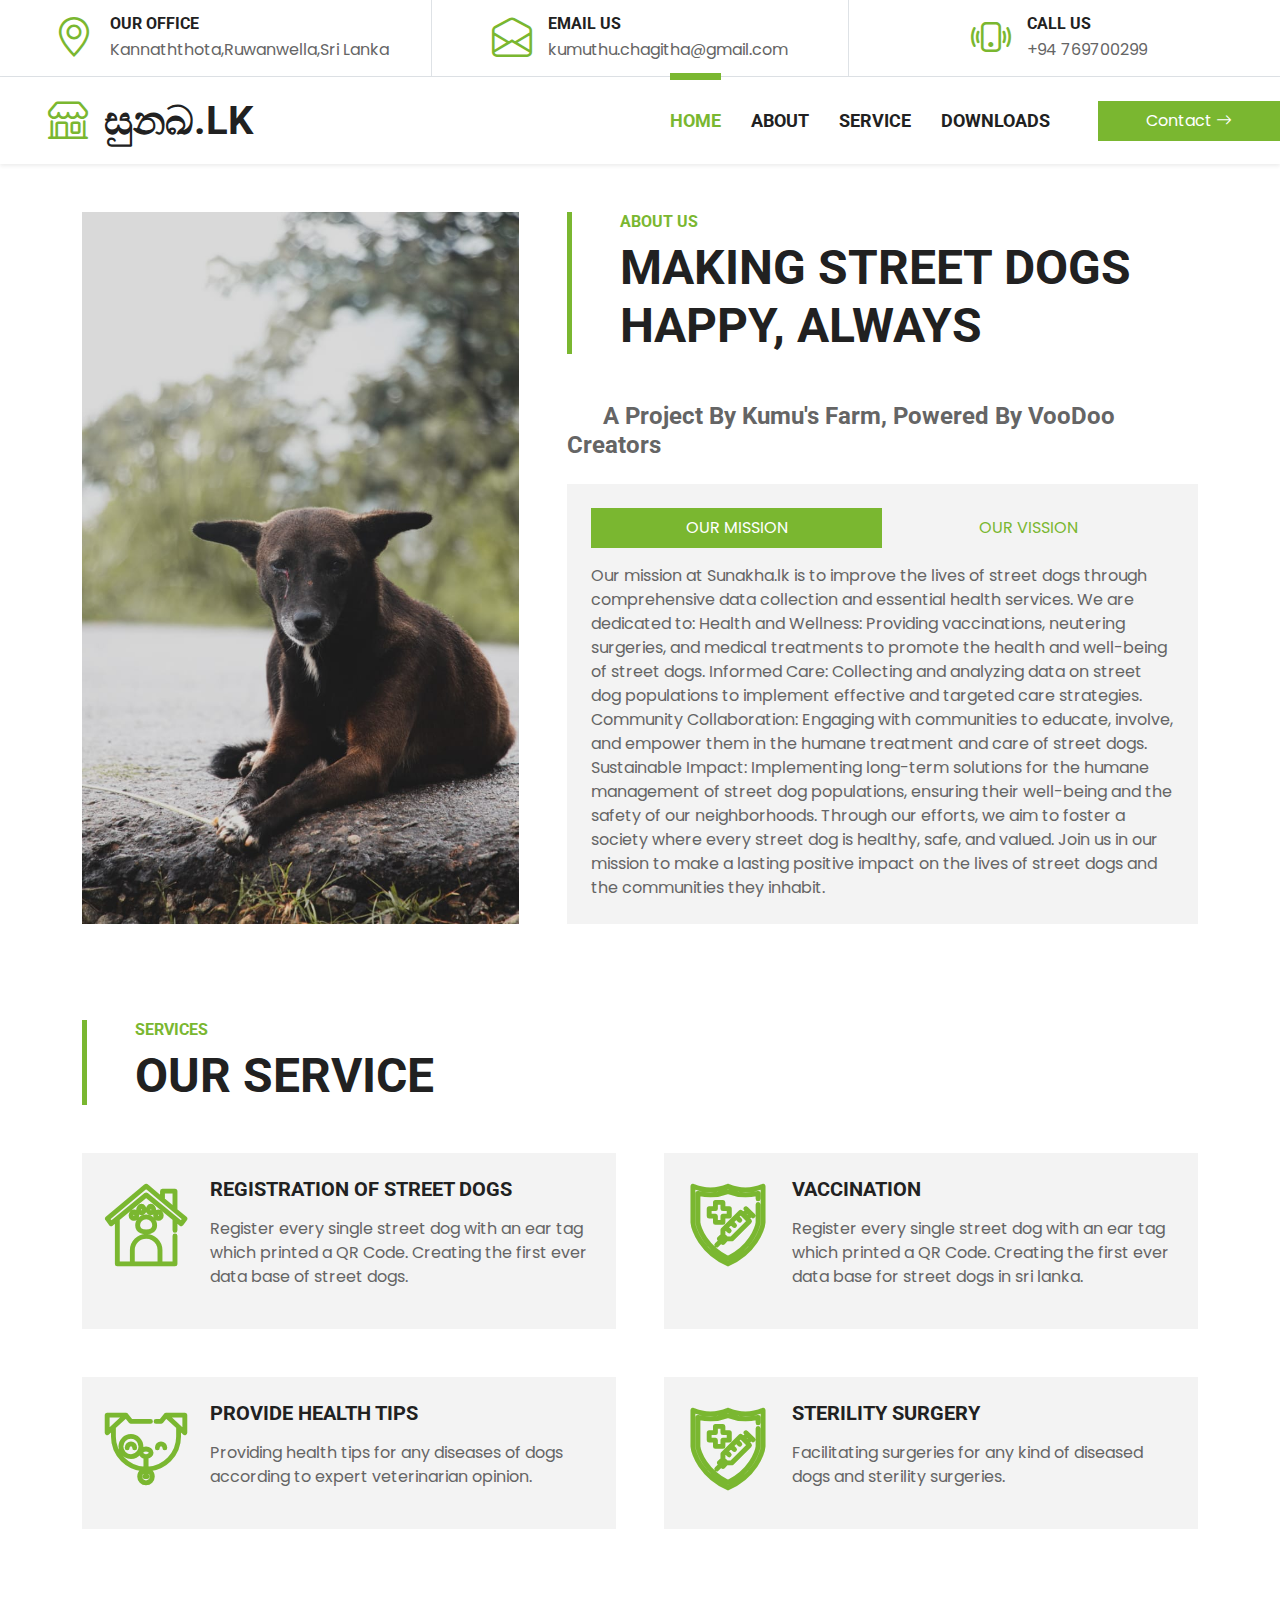
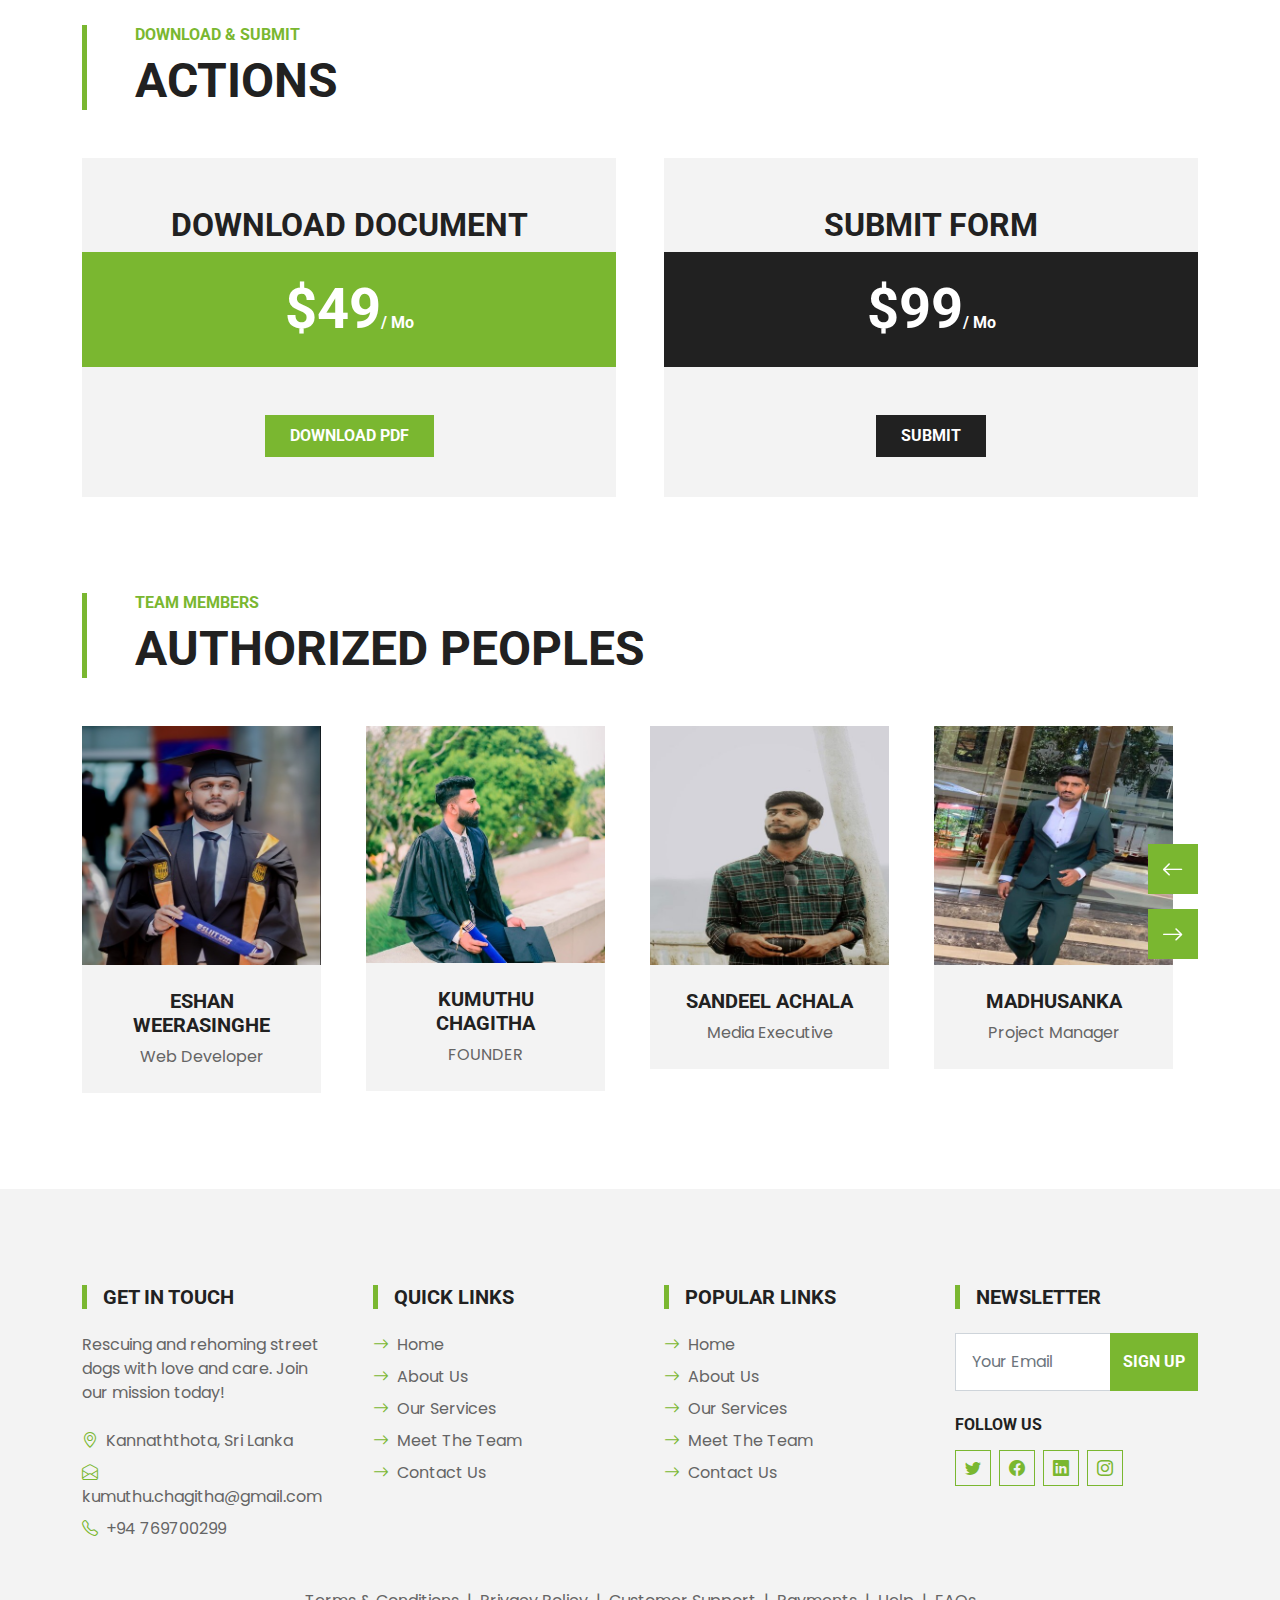
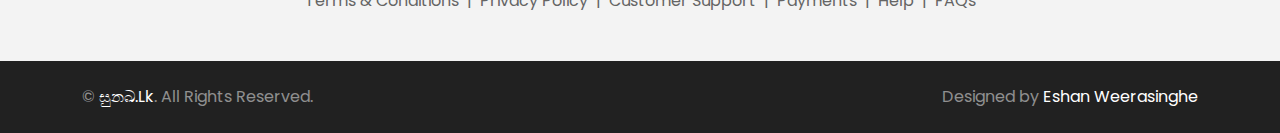
==== about.html @ 3b655c51 "first commit" ====
<!DOCTYPE html>
<html lang="en">

<head>
    <meta charset="utf-8">
    <title>PET Care - Pet Care Website</title>
    <meta content="width=device-width, initial-scale=1.0" name="viewport">
    <meta content="Free HTML Templates" name="keywords">
    <meta content="Free HTML Templates" name="description">

    <!-- Favicon -->
    <link href="img/favicon.ico" rel="icon">

    <!-- Google Web Fonts -->
    <link rel="preconnect" href="https://fonts.gstatic.com">
    <link href="https://fonts.googleapis.com/css2?family=Poppins&family=Roboto:wght@700&display=swap" rel="stylesheet">  

    <!-- Icon Font Stylesheet -->
    <link href="https://cdn.jsdelivr.net/npm/bootstrap-icons@1.4.1/font/bootstrap-icons.css" rel="stylesheet">
    <link href="lib/flaticon/font/flaticon.css" rel="stylesheet">

    <!-- Libraries Stylesheet -->
    <link href="lib/owlcarousel/assets/owl.carousel.min.css" rel="stylesheet">

    <!-- Customized Bootstrap Stylesheet -->
    <link href="css/bootstrap.min.css" rel="stylesheet">

    <!-- Template Stylesheet -->
    <link href="css/style.css" rel="stylesheet">
</head>

<body>
    <!-- Topbar Start -->
    <div class="container-fluid border-bottom d-none d-lg-block">
        <div class="row gx-0">
            <div class="col-lg-4 text-center py-2">
                <div class="d-inline-flex align-items-center">
                    <i class="bi bi-geo-alt fs-1 text-primary me-3"></i>
                    <div class="text-start">
                        <h6 class="text-uppercase mb-1">Our Office</h6>
                        <span>Kannaththota,Ruwanwella,Sri Lanka </span>
                    </div>
                </div>
            </div>
            <div class="col-lg-4 text-center border-start border-end py-2">
                <div class="d-inline-flex align-items-center">
                    <i class="bi bi-envelope-open fs-1 text-primary me-3"></i>
                    <div class="text-start">
                        <h6 class="text-uppercase mb-1">Email Us</h6>
                        <span>kumuthu.chagitha@gmail.com</span>
                    </div>
                </div>
            </div>
            <div class="col-lg-4 text-center py-2">
                <div class="d-inline-flex align-items-center">
                    <i class="bi bi-phone-vibrate fs-1 text-primary me-3"></i>
                    <div class="text-start">
                        <h6 class="text-uppercase mb-1">Call Us</h6>
                        <span>+94 769700299</span>
                    </div>
                </div>
            </div>
        </div>
    </div>
    <!-- Topbar End -->

    <!-- Navbar Start -->
    <nav class="navbar navbar-expand-lg bg-white navbar-light shadow-sm py-3 py-lg-0 px-3 px-lg-0">
        <a href="index.html" class="navbar-brand ms-lg-5">
            <h1 class="m-0 text-uppercase text-dark"><i class="bi bi-shop fs-1 text-primary me-3"></i>සුනඛ.Lk</h1>
        </a>
        <button class="navbar-toggler" type="button" data-bs-toggle="collapse" data-bs-target="#navbarCollapse">
            <span class="navbar-toggler-icon"></span>
        </button>
        <div class="collapse navbar-collapse" id="navbarCollapse">
            <div class="navbar-nav ms-auto py-0">


              
 
  

  
                <a href="index.html" class="nav-item nav-link active">Home</a>
                <a href="about.html" class="nav-item nav-link">About</a>
                <a href="service.html" class="nav-item nav-link">Service</a>
                <a href="product.html" class="nav-item nav-link">Downloads</a>
                
                
                    </div>
                </div>
                <a href="contact.html" class="nav-item nav-link nav-contact bg-primary text-white px-5 ms-lg-5">Contact <i class="bi bi-arrow-right"></i></a>
            </div>
        </div>
    </nav>
    <!-- Navbar End -->


    <!-- About Start -->
  <div class="container-fluid py-5">
    <div class="container">
        <div class="row gx-5">
            <div class="col-lg-5 mb-5 mb-lg-0" style="min-height: 500px;">
                <div class="position-relative h-100">
                    <img class="position-absolute w-100 h-100 rounded" src="img/about.jpg" style="object-fit: cover;">
                </div>
            </div>
            <div class="col-lg-7">
                <div class="border-start border-5 border-primary ps-5 mb-5">
                    <h6 class="text-primary text-uppercase">About Us</h6>
                    <h1 class="display-5 text-uppercase mb-0">Making Street Dogs Happy, Always</h1>
                </div>
                <h4 class="text-body mb-4"> &nbsp; &nbsp; &nbsp; A Project By Kumu's Farm, Powered By VooDoo Creators</h4>
                <div class="bg-light p-4">
                    <ul class="nav nav-pills justify-content-between mb-3" id="pills-tab" role="tablist">
                        <li class="nav-item w-50" role="presentation">
                            <button class="nav-link text-uppercase w-100 active" id="pills-1-tab" data-bs-toggle="pill"
                                data-bs-target="#pills-1" type="button" role="tab" aria-controls="pills-1"
                                aria-selected="true">Our Mission</button>
                        </li>
                        <li class="nav-item w-50" role="presentation">
                            <button class="nav-link text-uppercase w-100" id="pills-2-tab" data-bs-toggle="pill"
                                data-bs-target="#pills-2" type="button" role="tab" aria-controls="pills-2"
                                aria-selected="false">Our Vission</button>
                        </li>
                    </ul>
                    <div class="tab-content" id="pills-tabContent">
                        <div class="tab-pane fade show active" id="pills-1" role="tabpanel" aria-labelledby="pills-1-tab">
                            <p class="mb-0"> Our mission at Sunakha.lk is to improve the lives of street dogs through comprehensive data collection and essential health services. We are dedicated to:

                                Health and Wellness: Providing vaccinations, neutering surgeries, and medical treatments to promote the health and well-being of street dogs.
                                
                                Informed Care: Collecting and analyzing data on street dog populations to implement effective and targeted care strategies.
                                
                                Community Collaboration: Engaging with communities to educate, involve, and empower them in the humane treatment and care of street dogs.
                                
                                Sustainable Impact: Implementing long-term solutions for the humane management of street dog populations, ensuring their well-being and the safety of our neighborhoods.
                                
                                Through our efforts, we aim to foster a society where every street dog is healthy, safe, and valued. Join us in our mission to make a lasting positive impact on the lives of street dogs and the communities they inhabit.</p>
                        </div>
                        <div class="tab-pane fade" id="pills-2" role="tabpanel" aria-labelledby="pills-2-tab">
                            <p class="mb-0">
                                At Sunakha.lk, a project of Kumu's Farm and powered by VooDoo Creators, our vision is to create a world where every street dog lives a healthy, happy, and dignified life. We envision a community where street dogs are no longer seen as strays but as valued members of our society, receiving the care, respect, and love they deserve.

Our goals include:

Comprehensive Care: Ensuring that every street dog has access to essential health services, including vaccinations, neutering, spaying, and medical treatments.

Accurate Data: Building a robust database of street dog populations and health conditions to inform and enhance our care strategies and interventions.

Community Engagement: Educating and involving the community in our mission to foster a compassionate and responsible approach towards street dogs.

Sustainable Solutions: Implementing humane and sustainable methods to manage the street dog population, ensuring their well-being and the safety of our communities.

Join us in turning this vision into reality. With your support, Sunakha.lk can make a lasting difference in the lives of street dogs, creating a harmonious coexistence between humans and our four-legged friends. Together, we can build a future where every street dog is nurtured, protected, and loved.</p>
                        </div>
                    </div>
                </div>
            </div>
        </div>
    </div>
</div>
  <!-- About End -->
    

    <!-- Services Start -->
    <div class="container-fluid py-5">
        <div class="container">
            <div class="border-start border-5 border-primary ps-5 mb-5" style="max-width: 600px;">
                <h6 class="text-primary text-uppercase" >Services</h6>
                <h1 class="display-5 text-uppercase mb-0">Our service​</h1>
            </div>
            <div class="row g-5">
                <div class="col-md-6">
                    <div class="service-item bg-light d-flex p-4">
                        <i class="flaticon-house display-1 text-primary me-4"></i>
                        <div>
                            <h5 class="text-uppercase mb-3">Registration of street dogs​</h5>
                            <p>Register every single street dog with an ear tag which printed a QR Code. Creating the first ever data base of street dogs.</p>
                           
                        </div>
                    </div>
                </div>
                <div class="col-md-6">
                    <div class="service-item bg-light d-flex p-4">
                        <i class="flaticon-vaccine display-1 text-primary me-4"></i>
                        <div>
                            <h5 class="text-uppercase mb-3">vaccination​</h5>
                            <p>Register every single street dog with an ear tag which printed a QR Code. Creating the first ever data base for street dogs in sri lanka.</p>
                       
                        </div>
                    </div>
                </div>
               
                <div class="col-md-6">
                    <div class="service-item bg-light d-flex p-4">
                        <i class="flaticon-dog display-1 text-primary me-4"></i>
                        <div>
                            <h5 class="text-uppercase mb-3">
                               Provide Health Tips</h5>
                            <p>Providing health tips for any diseases of dogs according to expert veterinarian opinion.</p>
                       
                        </div>
                    </div>
                </div>
                <div class="col-md-6">
                    <div class="service-item bg-light d-flex p-4">
                        <i class="flaticon-vaccine display-1 text-primary me-4"></i>
                        <div>
                            <h5 class="text-uppercase mb-3">
                                Sterility surgery​</h5>
                            <p>Facilitating surgeries for any kind of diseased dogs and sterility surgeries.</p>
                       
                        </div>
                    </div>
                </div>
            </div>
        </div>
    </div>
    <!-- Services End -->

  




<!-- Two-Column Section Start -->
<div class="container-fluid py-5">
    <div class="container">
        <div class="border-start border-5 border-primary ps-5 mb-5" style="max-width: 600px;">
            <h6 class="text-primary text-uppercase">Download & Submit</h6>
            <h1 class="display-5 text-uppercase mb-0">Actions</h1>
        </div>
        
        <div class="row g-5">
            <!-- First Column: Download Button -->
            <div class="col-lg-6">
                <div class="bg-light text-center pt-5">
                    <h2 class="text-uppercase">Download Document</h2>
                    <div class="text-center bg-primary p-4 mb-2">
                        <h1 class="display-4 text-white mb-0">$49<small class="align-bottom" style="font-size: 16px; line-height: 40px;">/ Mo</small></h1>
                    </div>
                    <div class="text-center p-4">
                        <a href="https://drive.google.com/drive/folders/10KR_oYNl1iwVLRlN0TLDlKF0dGghyZwc?usp=sharing" 
                           class="btn btn-primary text-uppercase py-2 px-4 my-3" 
                           download 
                           title="Download PDF">
                           Download PDF
                        </a>
                    </div>
                </div>
            </div>

            <!-- Second Column: Submit Button -->
            <div class="col-lg-6">
                <div class="bg-light text-center pt-5">
                    <h2 class="text-uppercase">Submit Form</h2>
                    <div class="text-center bg-dark p-4 mb-2">
                        <h1 class="display-4 text-white mb-0">$99<small class="align-bottom" style="font-size: 16px; line-height: 40px;">/ Mo</small></h1>
                    </div>
                    <div class="text-center p-4">
                        <a href="https://docs.google.com/forms/d/e/1FAIpQLSdIgbioPfDotCDTevE8H2zo0wERklEeZ-0hx_aT9sfddConyQ/viewform?usp=sf_link" 
                           class="btn btn-dark text-uppercase py-2 px-4 my-3" 
                           title="Submit Form">
                           Submit
                        </a>
                    </div>
                </div>
            </div>
        </div>
    </div>
</div>
<!-- Two-Column Section End -->




   


    <!-- Team Start -->
    <div class="container-fluid py-5">
        <div class="container">
            <div class="border-start border-5 border-primary ps-5 mb-5" style="max-width: 600px;">
                <h6 class="text-primary text-uppercase">Team Members</h6>
                <h1 class="display-5 text-uppercase mb-0">authorized peoples</h1>
            </div>
            <div class="owl-carousel team-carousel position-relative" style="padding-right: 25px;">
                <div class="team-item">
                    <div class="position-relative overflow-hidden">
                        <img class="img-fluid w-100" src="img/team-1.jpg" alt="">
                        <div class="team-overlay">
                            <div class="d-flex align-items-center justify-content-start">
                                <a class="btn btn-light btn-square mx-1" href="#"><i class="bi bi-twitter"></i></a>
                                <a class="btn btn-light btn-square mx-1" href="#"><i class="bi bi-facebook"></i></a>
                                <a class="btn btn-light btn-square mx-1" href="https://www.linkedin.com/in/eshan-nimsara-11a693297/"><i class="bi bi-linkedin"></i></a>
                            </div>
                        </div>
                    </div>
                    <div class="bg-light text-center p-4">
                        <h5 class="text-uppercase">Eshan Weerasinghe</h5>
                        <p class="m-0">Web Developer</p>
                    </div>
                </div>
                <div class="team-item">
                    <div class="position-relative overflow-hidden">
                        <img class="img-fluid w-100" src="img/team-2.jpg" alt="">
                        <div class="team-overlay">
                            <div class="d-flex align-items-center justify-content-start">
                                <a class="btn btn-light btn-square mx-1" href="#"><i class="bi bi-twitter"></i></a>
                                <a class="btn btn-light btn-square mx-1" href="#"><i class="bi bi-facebook"></i></a>
                                <a class="btn btn-light btn-square mx-1" href="www.linkedin.com/in/
                                eshan-nimsara-11a693297
                                "><i class="bi bi-linkedin"></i></a>
                            </div>
                        </div>
                    </div>
                    <div class="bg-light text-center p-4">
                        <h5 class="text-uppercase">Kumuthu Chagitha</h5>
                        <p class="m-0">FOUNDER</p>
                    </div>
                </div>
                <div class="team-item">
                    <div class="position-relative overflow-hidden">
                        <img class="img-fluid w-100" src="img/team-3.jpg" alt="">
                        <div class="team-overlay">
                            <div class="d-flex align-items-center justify-content-start">
                                <a class="btn btn-light btn-square mx-1" href="#"><i class="bi bi-twitter"></i></a>
                                <a class="btn btn-light btn-square mx-1" href="#"><i class="bi bi-facebook"></i></a>
                                <a class="btn btn-light btn-square mx-1" href="#"><i class="bi bi-linkedin"></i></a>
                            </div>
                        </div>
                    </div>
                    <div class="bg-light text-center p-4">
                        <h5 class="text-uppercase">Sandeel Achala</h5>
                        <p class="m-0">Media Executive</p>
                    </div>
                </div>
                <div class="team-item">
                    <div class="position-relative overflow-hidden">
                        <img class="img-fluid w-100" src="img/team-4.jpg" alt="">
                        <div class="team-overlay">
                            <div class="d-flex align-items-center justify-content-start">
                                <a class="btn btn-light btn-square mx-1" href="#"><i class="bi bi-twitter"></i></a>
                                <a class="btn btn-light btn-square mx-1" href="#"><i class="bi bi-facebook"></i></a>
                                <a class="btn btn-light btn-square mx-1" href="#"><i class="bi bi-linkedin"></i></a>
                            </div>
                        </div>
                    </div>
                    <div class="bg-light text-center p-4">
                        <h5 class="text-uppercase">Madhusanka</h5>
                        <p class="m-0">Project Manager</p>
                    </div>
                </div>
                <div class="team-item">
                    <div class="position-relative overflow-hidden">
                        <img class="img-fluid w-100" src="img/team_member5.jpg" alt="">
                        <div class="team-overlay">
                            <div class="d-flex align-items-center justify-content-start">
                                <a class="btn btn-light btn-square mx-1" href="#"><i class="bi bi-twitter"></i></a>
                                <a class="btn btn-light btn-square mx-1" href="#"><i class="bi bi-facebook"></i></a>
                                <a class="btn btn-light btn-square mx-1" href="#"><i class="bi bi-linkedin"></i></a>
                            </div>
                        </div>
                    </div>
                    <div class="bg-light text-center p-4">
                        <h5 class="text-uppercase">Kumu's Farm</h5>
                        <p class="m-0">Project By</p>
                    </div>
                </div>
            </div>
        </div>
    </div>
    <!-- Team End -->


   

    <!-- Footer Start -->
    <div class="container-fluid bg-light mt-5 py-5">
        <div class="container pt-5">
            <div class="row g-5">
                <div class="col-lg-3 col-md-6">
                    <h5 class="text-uppercase border-start border-5 border-primary ps-3 mb-4">Get In Touch</h5>
                    <p class="mb-4">Rescuing and rehoming street dogs with love and care. Join our mission today!</p>
                    <p class="mb-2"><i class="bi bi-geo-alt text-primary me-2"></i>Kannaththota, Sri Lanka</p>
                    <p class="mb-2"><i class="bi bi-envelope-open text-primary me-2"></i>kumuthu.chagitha@gmail.com</p>
                    <p class="mb-0"><i class="bi bi-telephone text-primary me-2"></i>+94 769700299</p>
                </div>
                <div class="col-lg-3 col-md-6">
                    <h5 class="text-uppercase border-start border-5 border-primary ps-3 mb-4">Quick Links</h5>
                    <div class="d-flex flex-column justify-content-start">
                        <a class="text-body mb-2" href="index.html"><i class="bi bi-arrow-right text-primary me-2"></i>Home</a>
                        <a class="text-body mb-2" href="about.html"><i class="bi bi-arrow-right text-primary me-2"></i>About Us</a>
                        <a class="text-body mb-2" href="service.html"><i class="bi bi-arrow-right text-primary me-2"></i>Our Services</a>
                        <a class="text-body mb-2" href="team.html"><i class="bi bi-arrow-right text-primary me-2"></i>Meet The Team</a>
                        
                        <a class="text-body" href="#"><i class="bi bi-arrow-right text-primary me-2"></i>Contact Us</a>
                    </div>
                </div>
                <div class="col-lg-3 col-md-6">
                    <h5 class="text-uppercase border-start border-5 border-primary ps-3 mb-4">Popular Links</h5>
                    <div class="d-flex flex-column justify-content-start">
                        <a class="text-body mb-2" href="#"><i class="bi bi-arrow-right text-primary me-2"></i>Home</a>
                        <a class="text-body mb-2" href="#"><i class="bi bi-arrow-right text-primary me-2"></i>About Us</a>
                        <a class="text-body mb-2" href="#"><i class="bi bi-arrow-right text-primary me-2"></i>Our Services</a>
                        <a class="text-body mb-2" href="#"><i class="bi bi-arrow-right text-primary me-2"></i>Meet The Team</a>
                        
                        <a class="text-body" href="#"><i class="bi bi-arrow-right text-primary me-2"></i>Contact Us</a>
                    </div>
                </div>
                <div class="col-lg-3 col-md-6">
                    <h5 class="text-uppercase border-start border-5 border-primary ps-3 mb-4">Newsletter</h5>
                    <form action="">
                        <div class="input-group">
                            <input type="text" class="form-control p-3" placeholder="Your Email">
                            <button class="btn btn-primary">Sign Up</button>
                        </div>
                    </form>
                    <h6 class="text-uppercase mt-4 mb-3">Follow Us</h6>
                    <div class="d-flex">
                        <a class="btn btn-outline-primary btn-square me-2" href="#"><i class="bi bi-twitter"></i></a>
                        <a class="btn btn-outline-primary btn-square me-2" href="#"><i class="bi bi-facebook"></i></a>
                        <a class="btn btn-outline-primary btn-square me-2" href="#"><i class="bi bi-linkedin"></i></a>
                        <a class="btn btn-outline-primary btn-square" href="#"><i class="bi bi-instagram"></i></a>
                    </div>
                </div>
                <div class="col-12 text-center text-body">
                    <a class="text-body" href="">Terms & Conditions</a>
                    <span class="mx-1">|</span>
                    <a class="text-body" href="">Privacy Policy</a>
                    <span class="mx-1">|</span>
                    <a class="text-body" href="">Customer Support</a>
                    <span class="mx-1">|</span>
                    <a class="text-body" href="">Payments</a>
                    <span class="mx-1">|</span>
                    <a class="text-body" href="">Help</a>
                    <span class="mx-1">|</span>
                    <a class="text-body" href="">FAQs</a>
                </div>
            </div>
        </div>
    </div>
    <div class="container-fluid bg-dark text-white-50 py-4">
        <div class="container">
            <div class="row g-5">
                <div class="col-md-6 text-center text-md-start">
                    <p class="mb-md-0">&copy; <a class="text-white" href="#">සුනඛ.Lk</a>. All Rights Reserved.</p>
                </div>
                <div class="col-md-6 text-center text-md-end">
                    <p class="mb-0">Designed by <a class="text-white" href="https://htmlcodex.com">Eshan Weerasinghe</a></p>
                </div>
            </div>
        </div>
    </div>
    <!-- Footer End -->


    <!-- Back to Top -->
    <a href="#" class="btn btn-primary py-3 fs-4 back-to-top"><i class="bi bi-arrow-up"></i></a>


    <!-- JavaScript Libraries -->
    <script src="https://code.jquery.com/jquery-3.4.1.min.js"></script>
    <script src="https://cdn.jsdelivr.net/npm/bootstrap@5.0.0/dist/js/bootstrap.bundle.min.js"></script>
    <script src="lib/easing/easing.min.js"></script>
    <script src="lib/waypoints/waypoints.min.js"></script>
    <script src="lib/owlcarousel/owl.carousel.min.js"></script>

    <!-- Template Javascript -->
    <script src="js/main.js"></script>
</body>

</html>
---- lib/flaticon/font/flaticon.css ----
/*
  	Flaticon icon font: Flaticon
  	Creation date: 06/11/2020 05:08
  	*/

@font-face {
  font-family: "Flaticon";
  src: url("./Flaticon.eot");
  src: url("./Flaticon.eot?#iefix") format("embedded-opentype"),
       url("./Flaticon.woff2") format("woff2"),
       url("./Flaticon.woff") format("woff"),
       url("./Flaticon.ttf") format("truetype"),
       url("./Flaticon.svg#Flaticon") format("svg");
  font-weight: normal;
  font-style: normal;
}

@media screen and (-webkit-min-device-pixel-ratio:0) {
  @font-face {
    font-family: "Flaticon";
    src: url("./Flaticon.svg#Flaticon") format("svg");
  }
}

[class^="flaticon-"]:before, [class*=" flaticon-"]:before,
[class^="flaticon-"]:after, [class*=" flaticon-"]:after {   
  font-family: Flaticon;
        font-size: 20px;
font-style: normal;
margin-left: 20px;
}

.flaticon-house:before { content: "\f100"; }
.flaticon-grooming:before { content: "\f101"; }
.flaticon-food:before { content: "\f102"; }
.flaticon-care:before { content: "\f103"; }
.flaticon-vaccine:before { content: "\f104"; }
.flaticon-doctor:before { content: "\f105"; }
.flaticon-cat:before { content: "\f106"; }
.flaticon-dog:before { content: "\f107"; }
.flaticon-fountain:before { content: "\f108"; }
.flaticon-toy:before { content: "\f109"; }
---- css/style.css ----
/********** Template CSS **********/

/* Add some basic styling */
 #languageSwitch {
    width: 80px;
    height: 30px;
    background-color: #ddd;
    border-radius: 15px;
    position: relative;
    cursor: pointer;
    display: flex;
    align-items: center;
    padding: 5px;
    margin-top: 25px; /* Adjust the margin as needed */
  }

  #languageHandle {
    width: 30px;
    height: 30px;
    background-color: #7AB730;
    border-radius: 50%;
    position: absolute;
    transition: transform 0.3s ease-in-out;
  }

  /* Add styles for the toggled state */
  #languageSwitch.toggled #languageHandle {
    transform: translateX(50px);
  }

  #languageText {
    margin: 0 5px;
  }

:root {
    --primary: #7AB730;
    --secondary: #FFD33C;
    --light: #F3F3F3;
    --dark: #212121;
}

[class^=flaticon-]:before,
[class*=" flaticon-"]:before,
[class^=flaticon-]:after,
[class*=" flaticon-"]:after {
    font-size: inherit;
    margin-left: 0;
}

.btn {
    font-family: 'Roboto', sans-serif;
    text-transform: uppercase;
    font-weight: 700;
    transition: .5s;
}

.btn-primary {
    color: #FFFFFF;
}

.btn-square {
    width: 36px;
    height: 36px;
}

.btn-sm-square {
    width: 28px;
    height: 28px;
}

.btn-lg-square {
    width: 46px;
    height: 46px;
}

.btn-square,
.btn-sm-square,
.btn-lg-square {
    padding-left: 0;
    padding-right: 0;
    text-align: center;
}

.back-to-top {
    position: fixed;
    display: none;
    right: 30px;
    bottom: 0;
    border-radius: 0;
    z-index: 99;
}

.navbar-light .navbar-nav .nav-link {
    font-family: 'Roboto', sans-serif;
    position: relative;
    margin-left: 30px;
    padding: 30px 0;
    font-size: 18px;
    font-weight: 700;
    text-transform: uppercase;
    color: var(--dark);
    outline: none;
    transition: .5s;
}

.sticky-top.navbar-light .navbar-nav .nav-link {
    padding: 20px 0;
}

.navbar-light .navbar-nav .nav-link:hover,
.navbar-light .navbar-nav .nav-link.active {
    color: var(--primary);
}

@media (min-width: 992px) {
    .navbar-light .navbar-nav .nav-link::before {
        position: absolute;
        content: "";
        width: 0;
        height: 7px;
        top: -4px;
        left: 50%;
        background: var(--primary);
        transition: .5s;
    }

    .navbar-light .navbar-nav .nav-link:hover::before,
    .navbar-light .navbar-nav .nav-link.active::before {
        width: 100%;
        left: 0;
    }

    .navbar-light .navbar-nav .nav-link.nav-contact::before {
        width: 100%;
        height: 1px;
        top: -1px;
        left: 0;
    }
}

@media (max-width: 991.98px) {
    .navbar-light .navbar-nav .nav-link  {
        margin-left: 0;
        padding: 10px 0;
    }
}

.hero-header {
    background: url(../img/hero.jpg) top right no-repeat;
    background-size: cover;
}

.btn-play {
    position: relative;
    display: block;
    box-sizing: content-box;
    width: 16px;
    height: 26px;
    border-radius: 100%;
    border: none;
    outline: none !important;
    padding: 18px 20px 20px 28px;
    background: #FFFFFF;
}



.btn-play:before {
    content: "";
    position: absolute;
    z-index: 0;
    left: 50%;
    top: 50%;
    transform: translateX(-50%) translateY(-50%);
    display: block;
    width: 60px;
    height: 60px;
    background: #FFFFFF;
    border-radius: 100%;
    animation: pulse-border 1500ms ease-out infinite;
}

.btn-play:after {
    content: "";
    position: absolute;
    z-index: 1;
    left: 50%;
    top: 50%;
    transform: translateX(-50%) translateY(-50%);
    display: block;
    width: 60px;
    height: 60px;
    background: #FFFFFF;
    border-radius: 100%;
    transition: all 200ms;
}

.btn-play span {
    display: block;
    position: relative;
    z-index: 3;
    width: 0;
    height: 0;
    left: -1px;
    border-left: 16px solid var(--primary);
    border-top: 11px solid transparent;
    border-bottom: 11px solid transparent;
}

@keyframes pulse-border {
    0% {
        transform: translateX(-50%) translateY(-50%) translateZ(0) scale(1);
        opacity: 1;
    }

    100% {
        transform: translateX(-50%) translateY(-50%) translateZ(0) scale(2);
        opacity: 0;
    }
}

#videoModal .modal-dialog {
    position: relative;
    max-width: 800px;
    margin: 60px auto 0 auto;
}

#videoModal .modal-body {
    position: relative;
    padding: 0px;
}

#videoModal .close {
    position: absolute;
    width: 30px;
    height: 30px;
    right: 0px;
    top: -30px;
    z-index: 999;
    font-size: 30px;
    font-weight: normal;
    color: #FFFFFF;
    background: #000000;
    opacity: 1;
}

.service-item a i {
    position: relative;
    padding-left: 20px;
    transition: .3s;
}

.service-item a:hover i {
    padding-left: 50px;
}

.service-item a i::after {
    position: absolute;
    content: "";
    width: 20px;
    height: 2px;
    top: 50%;
    left: 10px;
    margin-top: -1px;
    background: var(--primary);
    transition: .3s;
}

.service-item a:hover i::after {
    width: 50px;
}

.product-item {
    padding: 30px;
}

.product-item .btn-action {
    position: absolute;
    width: 100%;
    bottom: -40px;
    left: 0;
    opacity: 0;
    transition: .5s;
}

.product-item:hover .btn-action {
    bottom: -20px;
    opacity: 1;
}

.product-carousel .owl-nav {
    width: 100%;
    text-align: center;
    display: flex;
    justify-content: center;
}

.product-carousel .owl-nav .owl-prev,
.product-carousel .owl-nav .owl-next{
    position: relative;
    margin: 0 5px;
    width: 55px;
    height: 45px;
    display: flex;
    align-items: center;
    justify-content: center;
    color: #FFFFFF;
    background: var(--primary);
    font-size: 22px;
    transition: .5s;
}

.product-carousel .owl-nav .owl-prev:hover,
.product-carousel .owl-nav .owl-next:hover {
    color: var(--dark);
}

.bg-offer {
    background: url(../img/offer.jpg) top right no-repeat;
    background-size: cover;
}

.price-carousel::after {
    position: absolute;
    content: "";
    width: 100%;
    height: 50%;
    bottom: 0;
    left: 0;
    background: var(--primary);
    border-radius: 8px 8px 50% 50%;
    z-index: -1;
}

.price-carousel .owl-nav {
    margin-top: 35px;
    width: 100%;
    text-align: center;
    display: flex;
    justify-content: center;
}

.price-carousel .owl-nav .owl-prev,
.price-carousel .owl-nav .owl-next{
    position: relative;
    margin: 0 5px;
    width: 45px;
    height: 45px;
    display: flex;
    align-items: center;
    justify-content: center;
    color: var(--primary);
    background: #FFFFFF;
    font-size: 22px;
    border-radius: 45px;
    transition: .5s;
}

.price-carousel .owl-nav .owl-prev:hover,
.price-carousel .owl-nav .owl-next:hover {
    color: var(--dark);
}

.team-carousel .owl-nav {
    position: absolute;
    width: 50px;
    height: 160px;
    top: calc(50% - 80px);
    right: 0;
    z-index: 1;
}

.team-carousel .owl-nav .owl-prev,
.team-carousel .owl-nav .owl-next {
    position: relative;
    width: 50px;
    height: 50px;
    margin: 15px 0;
    display: flex;
    align-items: center;
    justify-content: center;
    color: #FFFFFF;
    background: var(--primary);
    font-size: 22px;
    transition: .5s;
}

.team-carousel .owl-nav .owl-prev:hover,
.team-carousel .owl-nav .owl-next:hover {
    color: var(--dark);
}

.team-item img {
    transition: .5s;
}

.team-item:hover img {
    transform: scale(1.2);
}

.team-item .team-overlay {
    position: absolute;
    top: 45px;
    right: 45px;
    bottom: 45px;
    left: 45px;
    display: flex;
    align-items: center;
    justify-content: center;
    background: rgba(122, 183, 48, .8);
    transition: .5s;
    opacity: 0;
}

.team-item:hover .team-overlay {
    top: 0;
    right: 0;
    bottom: 0;
    left: 0;
    opacity: 1;
}

.bg-testimonial {
    background: url(../img/testimonial.jpg) top left no-repeat;
    background-size: cover;
}

.testimonial-carousel .owl-nav {
    position: absolute;
    width: 100%;
    height: 46px;
    top: calc(50% - 23px);
    left: 0;
    display: flex;
    justify-content: space-between;
    z-index: 1;
}

.testimonial-carousel .owl-nav .owl-prev,
.testimonial-carousel .owl-nav .owl-next {
    position: relative;
    width: 46px;
    height: 46px;
    display: flex;
    align-items: center;
    justify-content: center;
    color: #FFFFFF;
    background: var(--primary);
    font-size: 22px;
    transition: .5s;
}

.testimonial-carousel .owl-nav .owl-prev:hover,
.testimonial-carousel .owl-nav .owl-next:hover {
    color: var(--dark);
}

.testimonial-carousel .owl-item img {
    width: 100px;
    height: 100px;
}

@media (min-width: 576px) {
    .blog-item .row {
        height: 300px;
    }
}

.blog-item a i {
    position: relative;
    padding-left: 20px;
    transition: .3s;
}

.blog-item a:hover i {
    padding-left: 50px;
}

.blog-item a i::after {
    position: absolute;
    content: "";
    width: 20px;
    height: 2px;
    top: 50%;
    left: 10px;
    margin-top: -1px;
    background: var(--primary);
    transition: .3s;
}

.blog-item a:hover i::after {
    width: 50px;
}
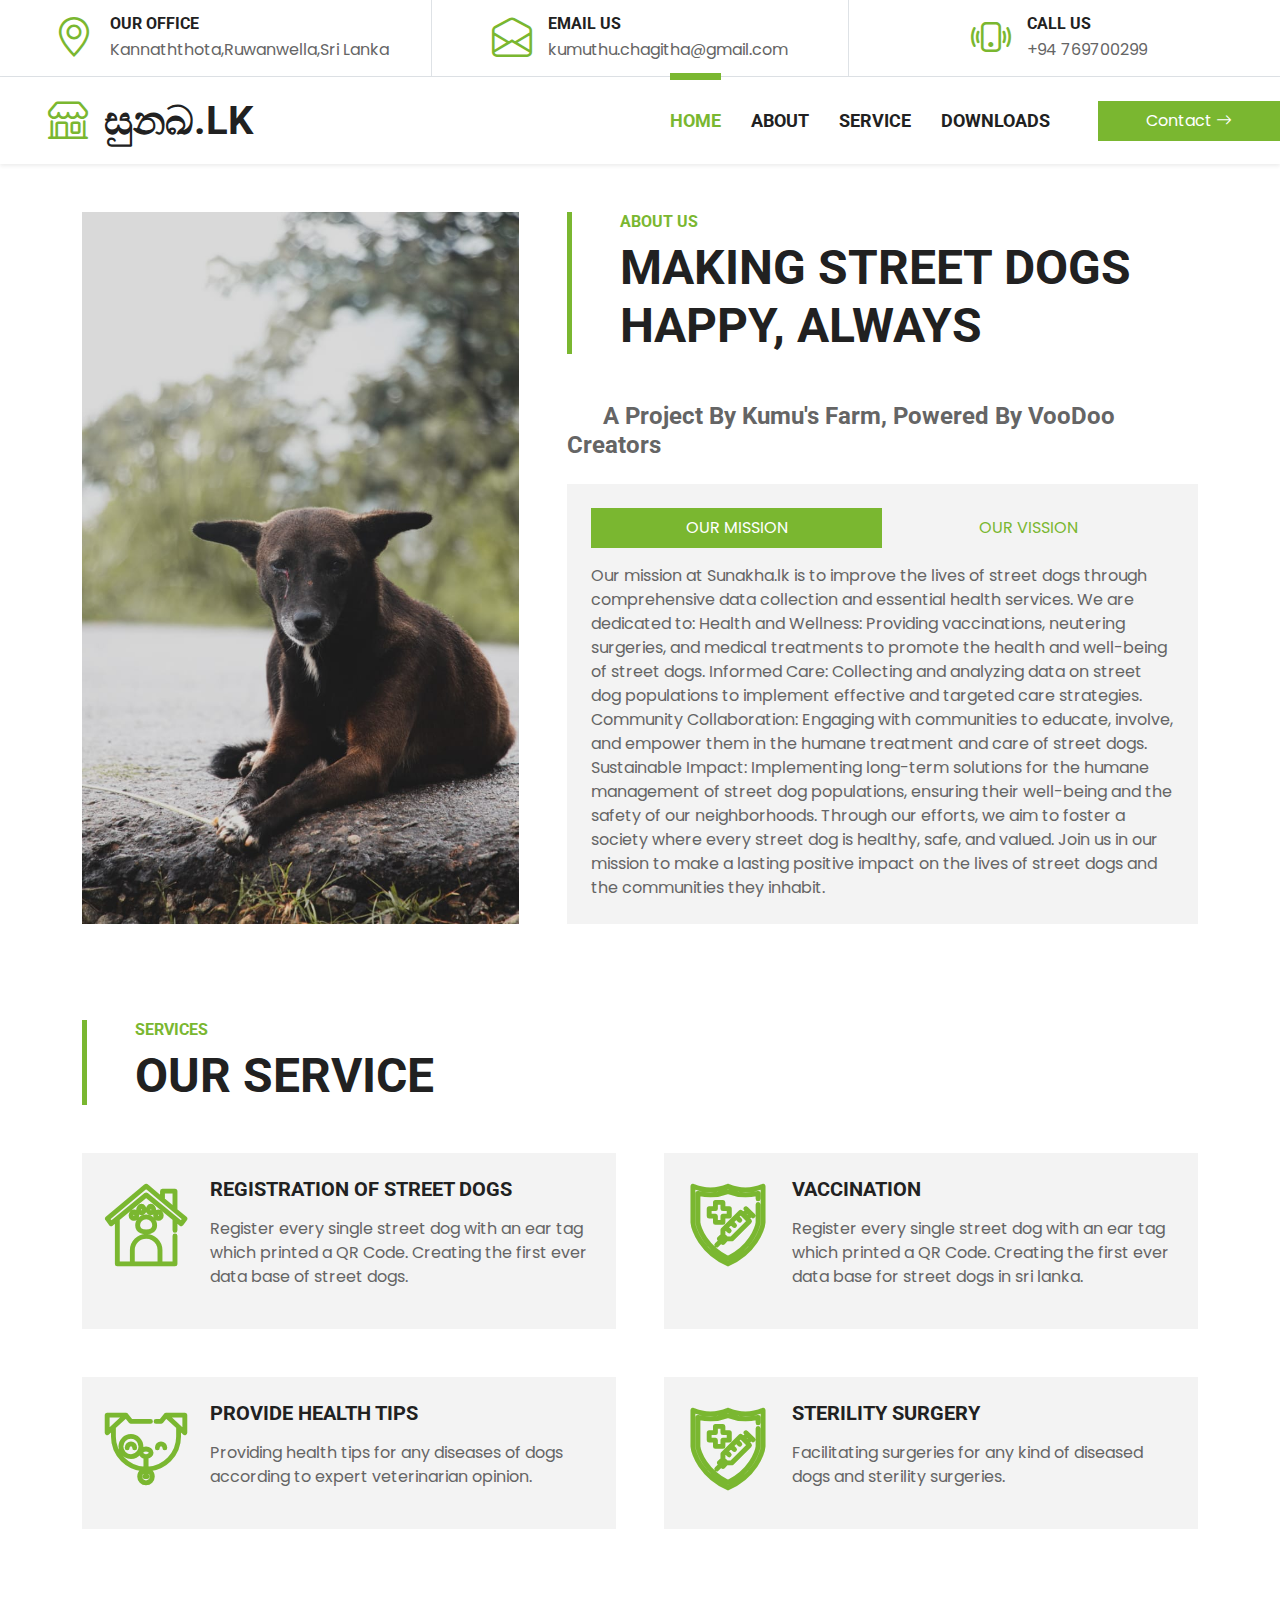
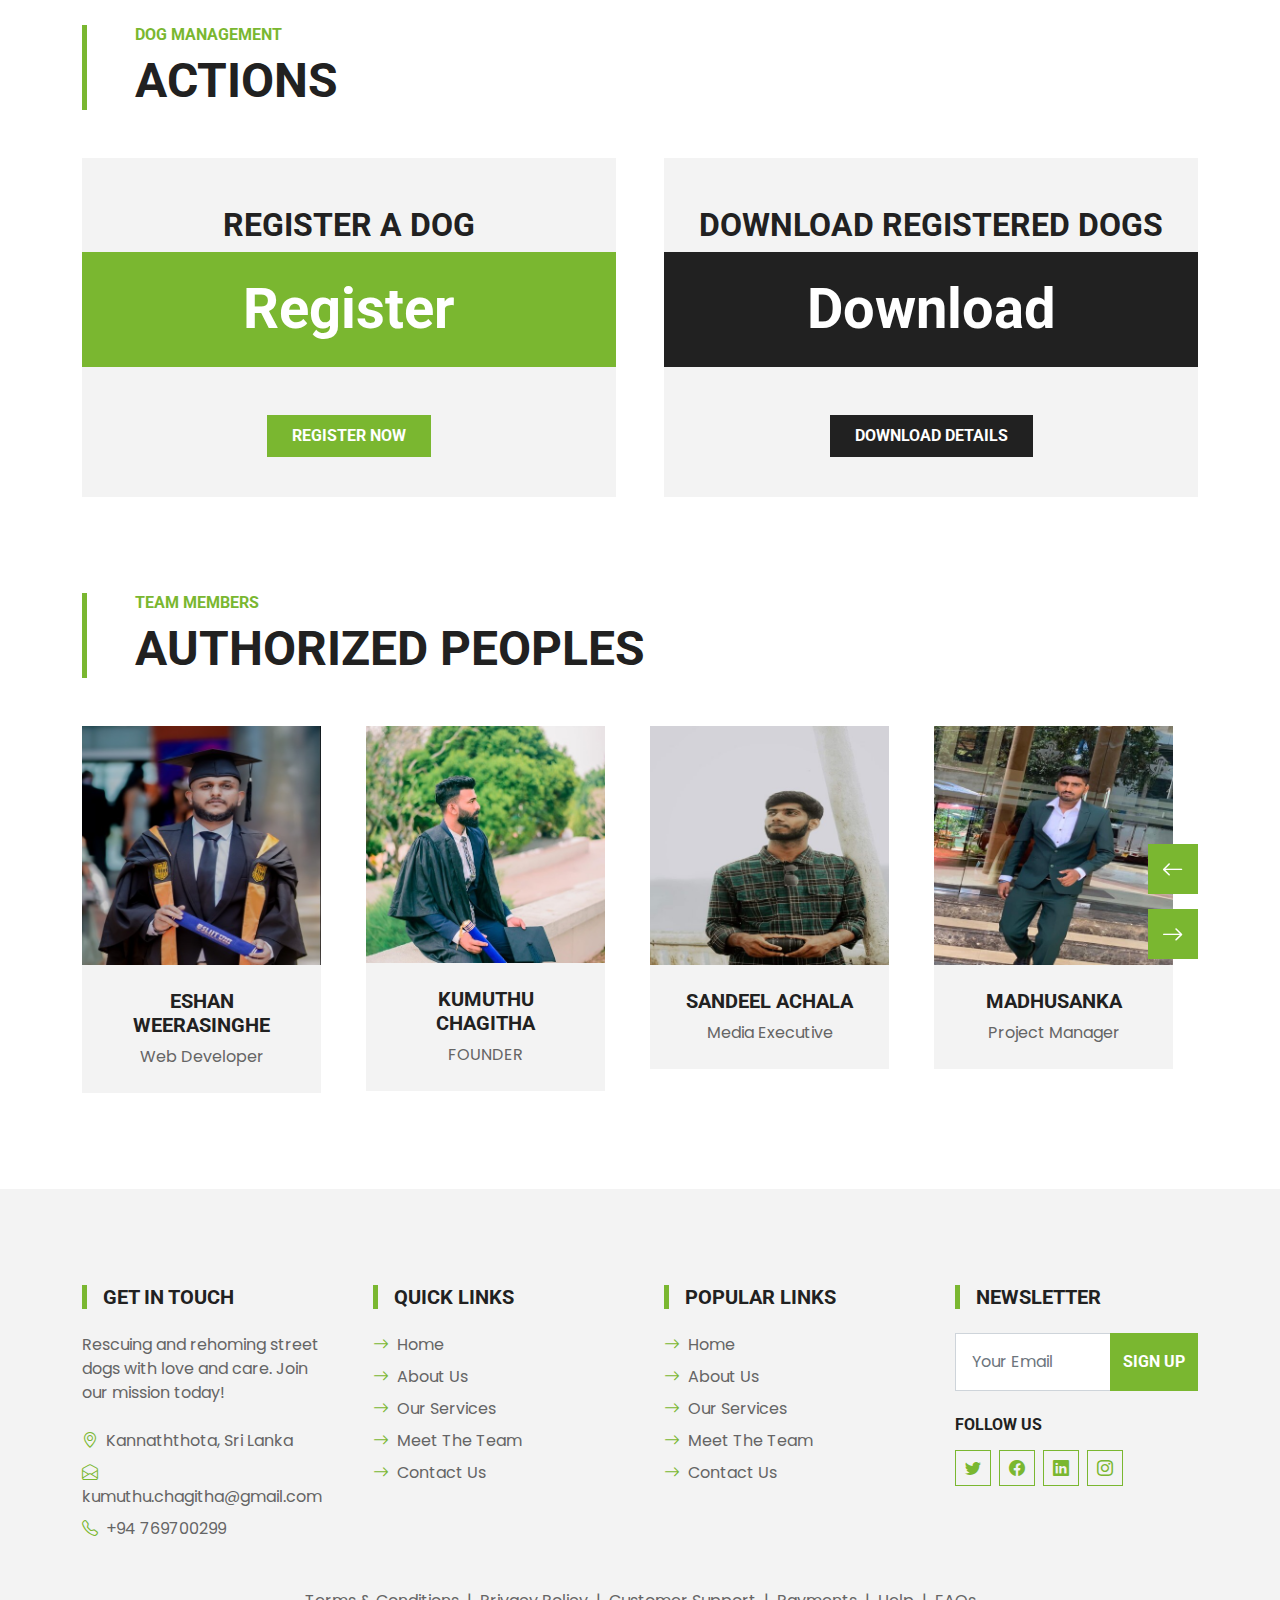
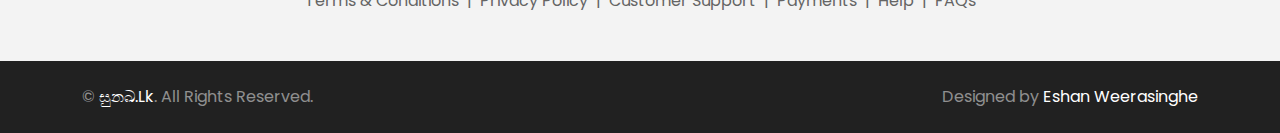
==== commit 0a762e41: "i changed" ====
--- a/about.html
+++ b/about.html
@@ -228,41 +228,41 @@
 <div class="container-fluid py-5">
     <div class="container">
         <div class="border-start border-5 border-primary ps-5 mb-5" style="max-width: 600px;">
-            <h6 class="text-primary text-uppercase">Download & Submit</h6>
+            <h6 class="text-primary text-uppercase">Dog Management</h6>
             <h1 class="display-5 text-uppercase mb-0">Actions</h1>
         </div>
         
         <div class="row g-5">
-            <!-- First Column: Download Button -->
+            <!-- First Column: Register Dog Button -->
             <div class="col-lg-6">
                 <div class="bg-light text-center pt-5">
-                    <h2 class="text-uppercase">Download Document</h2>
+                    <h2 class="text-uppercase">Register a Dog</h2>
                     <div class="text-center bg-primary p-4 mb-2">
-                        <h1 class="display-4 text-white mb-0">$49<small class="align-bottom" style="font-size: 16px; line-height: 40px;">/ Mo</small></h1>
+                        <h1 class="display-4 text-white mb-0">Register</h1>
+                    </div>
+                    <div class="text-center p-4">
+                        <a href="https://docs.google.com/forms/d/e/1FAIpQLSdIgbioPfDotCDTevE8H2zo0wERklEeZ-0hx_aT9sfddConyQ/viewform?usp=sf_link" 
+                           class="btn btn-primary text-uppercase py-2 px-4 my-3" 
+                           title="Register a Dog">
+                           Register Now
+                        </a>
+                    </div>
+                </div>
+            </div>
+
+            <!-- Second Column: Download Registered Dogs Button -->
+            <div class="col-lg-6">
+                <div class="bg-light text-center pt-5">
+                    <h2 class="text-uppercase">Download Registered Dogs</h2>
+                    <div class="text-center bg-dark p-4 mb-2">
+                        <h1 class="display-4 text-white mb-0">Download</h1>
                     </div>
                     <div class="text-center p-4">
                         <a href="https://drive.google.com/drive/folders/10KR_oYNl1iwVLRlN0TLDlKF0dGghyZwc?usp=sharing" 
-                           class="btn btn-primary text-uppercase py-2 px-4 my-3" 
+                           class="btn btn-dark text-uppercase py-2 px-4 my-3" 
                            download 
-                           title="Download PDF">
-                           Download PDF
-                        </a>
-                    </div>
-                </div>
-            </div>
-
-            <!-- Second Column: Submit Button -->
-            <div class="col-lg-6">
-                <div class="bg-light text-center pt-5">
-                    <h2 class="text-uppercase">Submit Form</h2>
-                    <div class="text-center bg-dark p-4 mb-2">
-                        <h1 class="display-4 text-white mb-0">$99<small class="align-bottom" style="font-size: 16px; line-height: 40px;">/ Mo</small></h1>
-                    </div>
-                    <div class="text-center p-4">
-                        <a href="https://docs.google.com/forms/d/e/1FAIpQLSdIgbioPfDotCDTevE8H2zo0wERklEeZ-0hx_aT9sfddConyQ/viewform?usp=sf_link" 
-                           class="btn btn-dark text-uppercase py-2 px-4 my-3" 
-                           title="Submit Form">
-                           Submit
+                           title="Download Registered Dogs">
+                           Download Details
                         </a>
                     </div>
                 </div>
@@ -271,7 +271,6 @@
     </div>
 </div>
 <!-- Two-Column Section End -->
-
 
 
 
